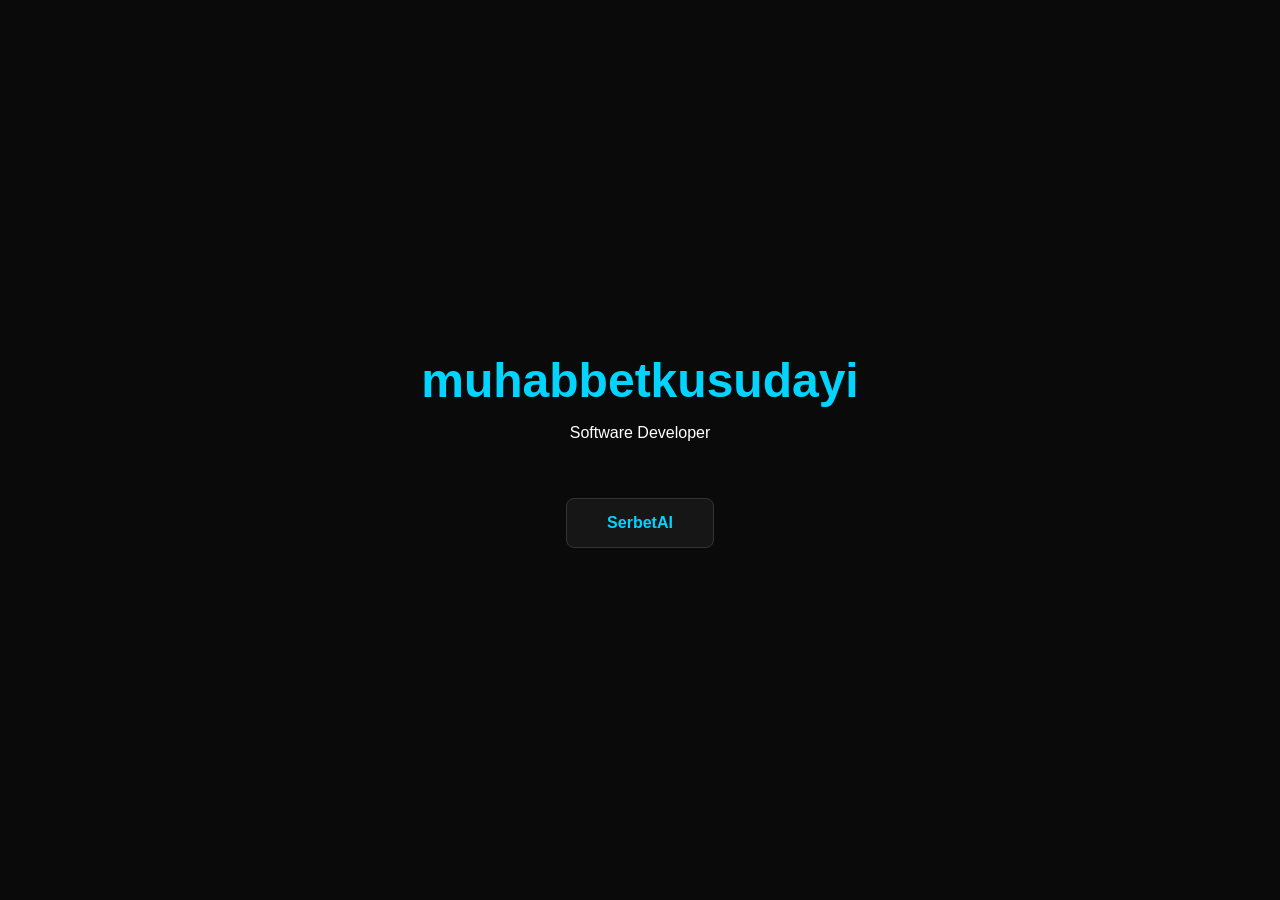
==== index.html @ 3cd3d3d6 "Site." ====
<!DOCTYPE html>
<html lang="en">
<head>
    <meta charset="UTF-8">
    <meta name="viewport" content="width=device-width, initial-scale=1.0">
    <title>muhabbetkusudayi | Portfolio</title>
    <style>
        body, html { margin: 0; padding: 0; height: 100%; width: 100%; background: #0a0a0a; color: #ffffff; font-family: 'Segoe UI', sans-serif; overflow: hidden; }
        
        #portfolio-section { display: flex; flex-direction: column; align-items: center; justify-content: center; height: 100vh; text-align: center; }
        h1 { font-size: 3rem; color: #00d4ff; margin: 0; }
        .projects { margin-top: 40px; }
        .btn { padding: 15px 40px; background: rgba(255, 255, 255, 0.05); border: 1px solid #333; border-radius: 8px; color: #00d4ff; text-decoration: none; font-weight: bold; cursor: pointer; transition: 0.3s; }
        .btn:hover { background: #00d4ff; color: #000; box-shadow: 0 0 20px rgba(0, 212, 255, 0.4); }

        #ai-section { display: none; width: 100%; height: 100%; position: relative; }
        iframe { width: 100%; height: 100%; border: none; display: none; }
        
        #error-msg { display: none; flex-direction: column; align-items: center; justify-content: center; height: 100vh; color: #ff4444; font-size: 1.5rem; text-align: center; }
        .back-btn { margin-top: 20px; font-size: 1rem; color: #888; text-decoration: underline; cursor: pointer; }

        .loader { border: 4px solid #333; border-top: 4px solid #00d4ff; border-radius: 50%; width: 40px; height: 40px; animation: spin 1s linear infinite; margin-bottom: 20px; }
        @keyframes spin { 0% { transform: rotate(0deg); } 100% { transform: rotate(360deg); } }
        #loading-screen { display: none; flex-direction: column; align-items: center; justify-content: center; height: 100vh; position: absolute; width: 100%; top: 0; left: 0; background: #0a0a0a; }
    </style>
</head>
<body>

    <div id="portfolio-section">
        <h1>muhabbetkusudayi</h1>
        <p>Software Developer</p>
        <div class="projects">
            <div class="btn" onclick="loadAI()">SerbetAI</div>
        </div>
    </div>

    <div id="ai-section">
        <div id="loading-screen">
            <div class="loader"></div>
            <p>Connecting to SerbetAI...</p>
        </div>

        <div id="error-msg">
            <p>SerbetAI servers down, for this time.</p>
            <div class="back-btn" onclick="goBack()">Back to Portfolio</div>
        </div>

        <iframe id="ai-frame" src="https://pale-oil-programs-timeline.trycloudflare.com"></iframe>
    </div>

    <script>
        const portfolio = document.getElementById('portfolio-section');
        const aiSection = document.getElementById('ai-section');
        const frame = document.getElementById('ai-frame');
        const error = document.getElementById('error-msg');
        const loader = document.getElementById('loading-screen');
        const url = "https://pale-oil-programs-timeline.trycloudflare.com";

        function loadAI() {
            portfolio.style.display = 'none';
            aiSection.style.display = 'block';
            loader.style.display = 'flex';

            const controller = new AbortController();
            const timeoutId = setTimeout(() => controller.abort(), 5000);

            fetch(url, { mode: 'no-cors', signal: controller.signal })
                .then(() => {
                    clearTimeout(timeoutId);
                    loader.style.display = 'none';
                    frame.style.display = 'block';
                })
                .catch(() => {
                    loader.style.display = 'none';
                    error.style.display = 'flex';
                });
        }

        function goBack() {
            aiSection.style.display = 'none';
            error.style.display = 'none';
            frame.style.display = 'none';
            portfolio.style.display = 'flex';
        }
    </script>
</body>
</html>
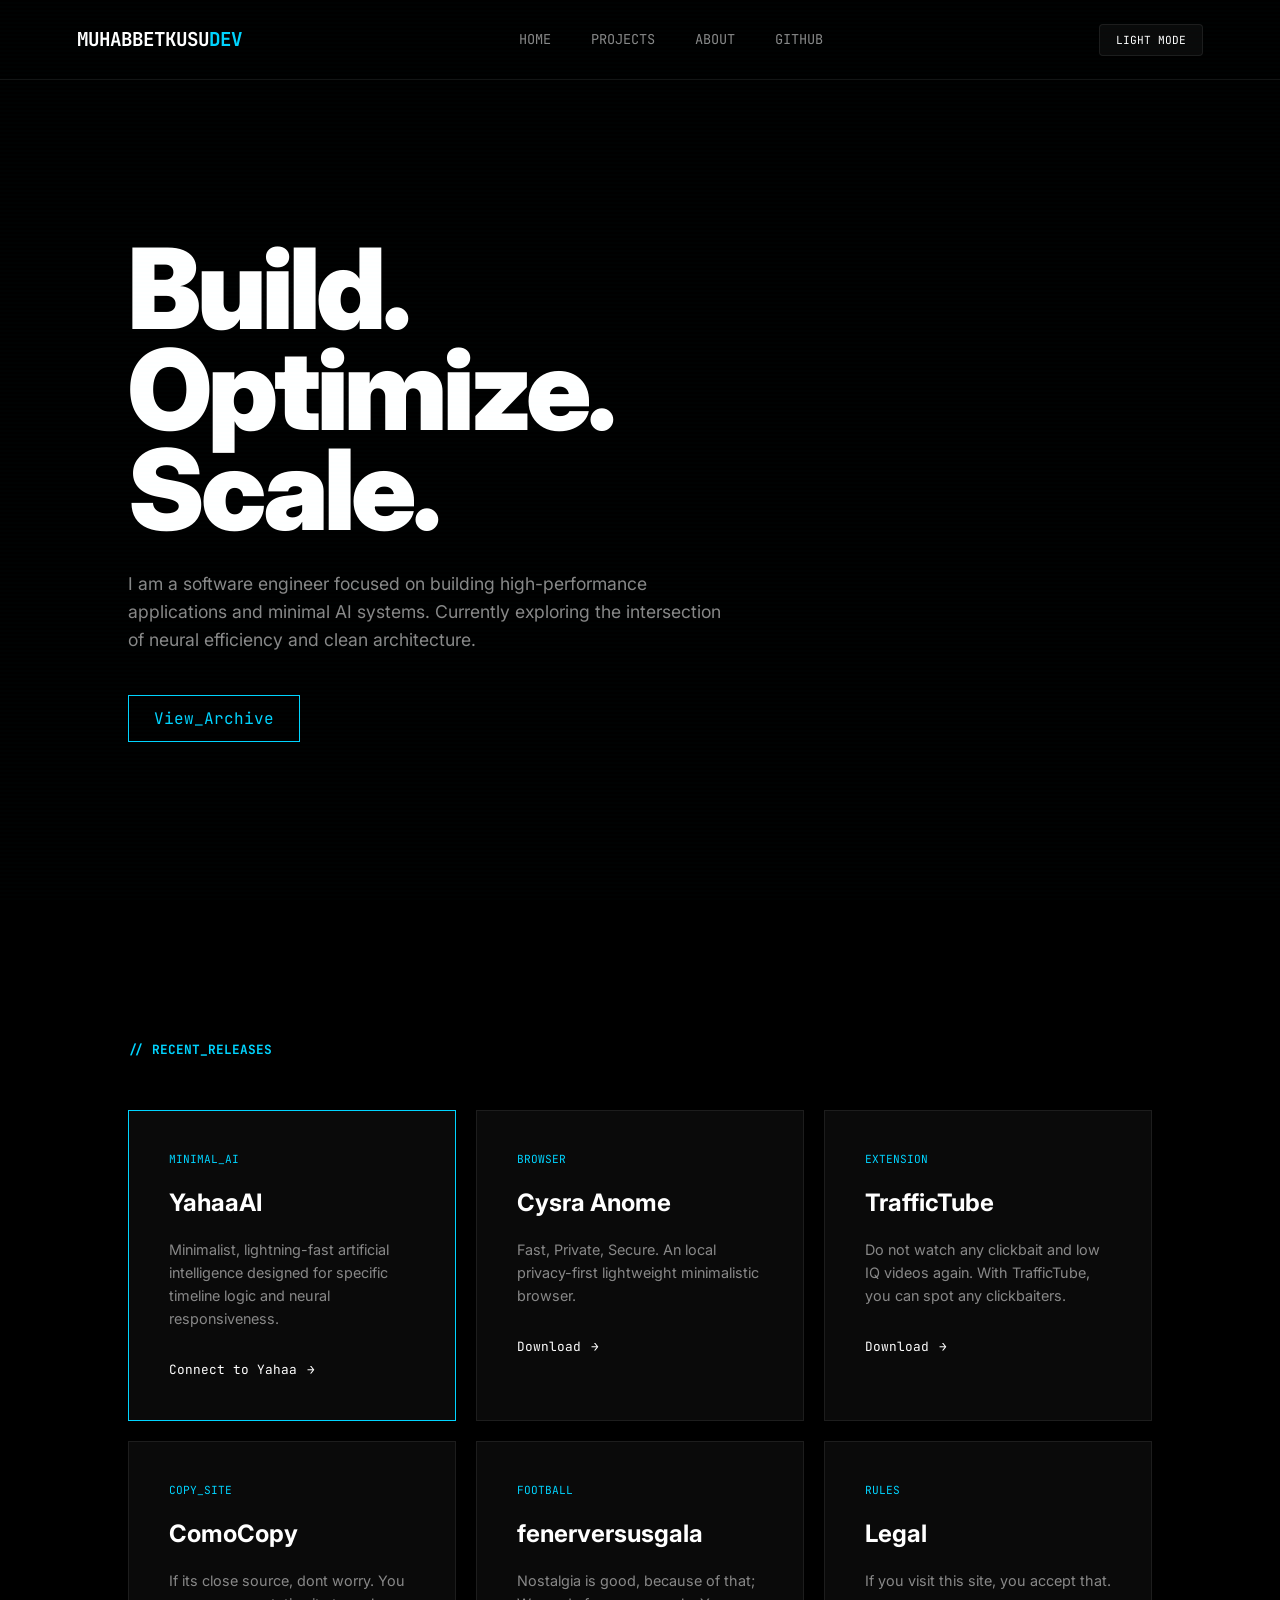
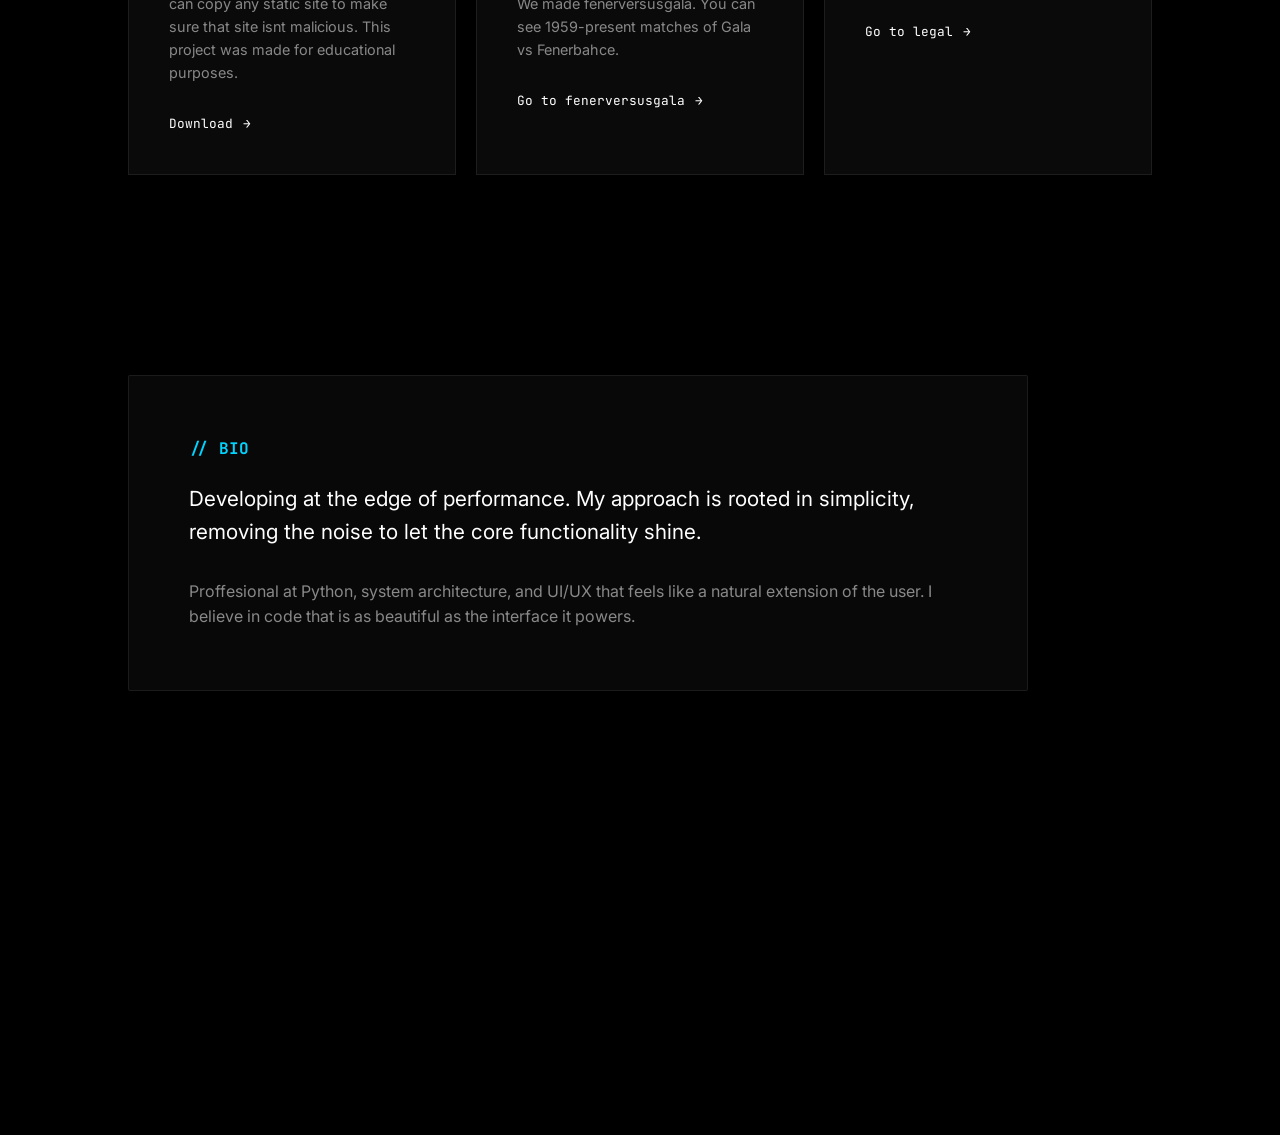
==== commit ad4958ea: "update 2.0" ====
--- a/index.html
+++ b/index.html
@@ -1,87 +1,445 @@
 <!DOCTYPE html>
-<html lang="en">
+<html lang="en" data-theme="dark">
 <head>
     <meta charset="UTF-8">
     <meta name="viewport" content="width=device-width, initial-scale=1.0">
-    <title>muhabbetkusudayi | Portfolio</title>
+    <title>MuhabbetKusuDev | Engineering Portfolio</title>
+    <link href="https://fonts.googleapis.com/css2?family=JetBrains+Mono:wght@300;400;700&family=Inter:wght@300;400;700;900&display=swap" rel="stylesheet">
     <style>
-        body, html { margin: 0; padding: 0; height: 100%; width: 100%; background: #0a0a0a; color: #ffffff; font-family: 'Segoe UI', sans-serif; overflow: hidden; }
-        
-        #portfolio-section { display: flex; flex-direction: column; align-items: center; justify-content: center; height: 100vh; text-align: center; }
-        h1 { font-size: 3rem; color: #00d4ff; margin: 0; }
-        .projects { margin-top: 40px; }
-        .btn { padding: 15px 40px; background: rgba(255, 255, 255, 0.05); border: 1px solid #333; border-radius: 8px; color: #00d4ff; text-decoration: none; font-weight: bold; cursor: pointer; transition: 0.3s; }
-        .btn:hover { background: #00d4ff; color: #000; box-shadow: 0 0 20px rgba(0, 212, 255, 0.4); }
-
-        #ai-section { display: none; width: 100%; height: 100%; position: relative; }
-        iframe { width: 100%; height: 100%; border: none; display: none; }
-        
-        #error-msg { display: none; flex-direction: column; align-items: center; justify-content: center; height: 100vh; color: #ff4444; font-size: 1.5rem; text-align: center; }
-        .back-btn { margin-top: 20px; font-size: 1rem; color: #888; text-decoration: underline; cursor: pointer; }
-
-        .loader { border: 4px solid #333; border-top: 4px solid #00d4ff; border-radius: 50%; width: 40px; height: 40px; animation: spin 1s linear infinite; margin-bottom: 20px; }
-        @keyframes spin { 0% { transform: rotate(0deg); } 100% { transform: rotate(360deg); } }
-        #loading-screen { display: none; flex-direction: column; align-items: center; justify-content: center; height: 100vh; position: absolute; width: 100%; top: 0; left: 0; background: #0a0a0a; }
+        :root {
+            --bg: #000000;
+            --surface: #0a0a0a;
+            --glass: rgba(255, 255, 255, 0.03);
+            --border: rgba(255, 255, 255, 0.08);
+            --accent: #00d4ff;
+            --accent-glow: rgba(0, 212, 255, 0.2);
+            --text-main: #ffffff;
+            --text-dim: #888888;
+            --font-mono: 'JetBrains Mono', monospace;
+            --font-sans: 'Inter', sans-serif;
+        }
+
+        [data-theme="light"] {
+            --bg: #f5f5f7;
+            --surface: #ffffff;
+            --glass: rgba(0, 0, 0, 0.02);
+            --border: rgba(0, 0, 0, 0.1);
+            --text-main: #000000;
+            --text-dim: #666666;
+            --accent: #0088cc;
+        }
+
+        * {
+            margin: 0;
+            padding: 0;
+            box-sizing: border-box;
+            cursor: crosshair;
+        }
+
+        body {
+            background-color: var(--bg);
+            color: var(--text-main);
+            font-family: var(--font-sans);
+            overflow-x: hidden;
+            line-height: 1.6;
+            transition: background 0.4s ease;
+        }
+
+        .scanline {
+            position: fixed;
+            top: 0;
+            left: 0;
+            width: 100%;
+            height: 100%;
+            background: linear-gradient(to bottom, transparent 50%, rgba(0, 212, 255, 0.02) 50%);
+            background-size: 100% 4px;
+            z-index: 9999;
+            pointer-events: none;
+            opacity: 0.5;
+        }
+
+        nav {
+            position: fixed;
+            top: 0;
+            width: 100%;
+            height: 80px;
+            display: flex;
+            justify-content: space-between;
+            align-items: center;
+            padding: 0 6%;
+            z-index: 1000;
+            backdrop-filter: blur(20px);
+            border-bottom: 1px solid var(--border);
+        }
+
+        .logo {
+            font-family: var(--font-mono);
+            font-weight: 700;
+            font-size: 1.2rem;
+            letter-spacing: -1px;
+        }
+
+        .logo span { color: var(--accent); }
+
+        .nav-items { display: flex; gap: 40px; }
+        .nav-items a {
+            text-decoration: none;
+            color: var(--text-dim);
+            font-size: 0.85rem;
+            font-family: var(--font-mono);
+            transition: 0.3s;
+            text-transform: uppercase;
+        }
+        .nav-items a:hover { color: var(--accent); }
+
+        .theme-toggle {
+            background: var(--surface);
+            border: 1px solid var(--border);
+            color: var(--text-main);
+            padding: 8px 16px;
+            border-radius: 4px;
+            font-family: var(--font-mono);
+            font-size: 0.7rem;
+            cursor: pointer;
+        }
+
+        section {
+            min-height: 100vh;
+            padding: 140px 10% 60px;
+        }
+
+        .hero {
+            display: flex;
+            flex-direction: column;
+            justify-content: center;
+            align-items: flex-start;
+        }
+
+        .hero h1 {
+            font-size: clamp(3rem, 10vw, 7rem);
+            font-weight: 900;
+            line-height: 0.9;
+            margin-bottom: 30px;
+            letter-spacing: -4px;
+        }
+
+        .hero p {
+            max-width: 600px;
+            color: var(--text-dim);
+            font-size: 1.1rem;
+            margin-bottom: 40px;
+        }
+
+        .grid {
+            display: grid;
+            grid-template-columns: repeat(auto-fill, minmax(320px, 1fr));
+            gap: 20px;
+            margin-top: 50px;
+        }
+
+        .card {
+            background: var(--surface);
+            border: 1px solid var(--border);
+            padding: 40px;
+            position: relative;
+            transition: 0.4s cubic-bezier(0.4, 0, 0.2, 1);
+            overflow: hidden;
+        }
+
+        .card:hover {
+            border-color: var(--accent);
+            transform: translateY(-10px);
+            box-shadow: 0 20px 40px -10px var(--accent-glow);
+        }
+
+        .card::before {
+            content: "";
+            position: absolute;
+            top: 0; left: 0;
+            width: 100%; height: 2px;
+            background: var(--accent);
+            transform: scaleX(0);
+            transition: 0.4s;
+            transform-origin: left;
+        }
+
+        .card:hover::before { transform: scaleX(1); }
+
+        .card-tag {
+            font-family: var(--font-mono);
+            font-size: 0.7rem;
+            color: var(--accent);
+            margin-bottom: 15px;
+            display: block;
+        }
+
+        .card h3 {
+            font-size: 1.5rem;
+            margin-bottom: 15px;
+            font-weight: 700;
+        }
+
+        .card p {
+            color: var(--text-dim);
+            font-size: 0.9rem;
+            margin-bottom: 30px;
+        }
+
+        .card-link {
+            text-decoration: none;
+            color: var(--text-main);
+            font-family: var(--font-mono);
+            font-size: 0.8rem;
+            display: flex;
+            align-items: center;
+            gap: 10px;
+        }
+
+        .card-link::after {
+            content: "→";
+            transition: 0.3s;
+        }
+
+        .card-link:hover::after { transform: translateX(5px); }
+
+        #serbet-overlay {
+            position: fixed;
+            top: 0; left: 0;
+            width: 100%; height: 100%;
+            background: var(--bg);
+            z-index: 2000;
+            display: none;
+            flex-direction: column;
+        }
+
+        .overlay-header {
+            padding: 20px 6%;
+            display: flex;
+            justify-content: space-between;
+            align-items: center;
+        }
+
+        #loader-container {
+            flex: 1;
+            display: flex;
+            flex-direction: column;
+            align-items: center;
+            justify-content: center;
+        }
+
+        .loader {
+            width: 40px;
+            height: 40px;
+            border: 2px solid var(--border);
+            border-top-color: var(--accent);
+            border-radius: 50%;
+            animation: spin 0.6s infinite linear;
+        }
+
+        @keyframes spin { to { transform: rotate(360deg); } }
+
+        iframe {
+            width: 100%;
+            height: 100%;
+            border: none;
+            display: none;
+        }
+
+        #error-screen {
+            display: none;
+            text-align: center;
+        }
+
+        .btn-back {
+            background: transparent;
+            border: 1px solid var(--accent);
+            color: var(--accent);
+            padding: 10px 25px;
+            font-family: var(--font-mono);
+            cursor: pointer;
+            transition: 0.3s;
+        }
+
+        .btn-back:hover {
+            background: var(--accent);
+            color: #000;
+        }
+
+        .about-content {
+            background: var(--glass);
+            border: 1px solid var(--border);
+            padding: 60px;
+            border-radius: 2px;
+            max-width: 900px;
+        }
+
+        .about-content h2 {
+            font-family: var(--font-mono);
+            font-size: 1rem;
+            color: var(--accent);
+            margin-bottom: 20px;
+        }
+
+        @media (max-width: 768px) {
+            .nav-items { display: none; }
+            .hero h1 { font-size: 4rem; }
+            section { padding: 100px 5% 40px; }
+        }
     </style>
 </head>
 <body>
 
-    <div id="portfolio-section">
-        <h1>muhabbetkusudayi</h1>
-        <p>Software Developer</p>
-        <div class="projects">
-            <div class="btn" onclick="loadAI()">SerbetAI</div>
+    <div class="scanline"></div>
+
+    <nav>
+        <div class="logo">MUHABBETKUSU<span>DEV</span></div>
+        <div class="nav-items">
+            <a href="#home">Home</a>
+            <a href="#projects">Projects</a>
+            <a href="#about">About</a>
+            <a href="https://github.com/muhabbetkusudayi" target="_blank">GitHub</a>
         </div>
+        <button class="theme-toggle" onclick="toggleTheme()" id="t-btn">LIGHT MODE</button>
+    </nav>
+
+    <div id="main-content">
+        <section id="home" class="hero">
+            <h1>Build.<br>Optimize.<br>Scale.</h1>
+            <p>I am a software engineer focused on building high-performance applications and minimal AI systems. Currently exploring the intersection of neural efficiency and clean architecture.</p>
+            <a href="#projects" class="btn-back" style="text-decoration: none;">View_Archive</a>
+        </section>
+
+        <section id="projects">
+            <h2 style="font-family: var(--font-mono); font-size: 0.8rem; color: var(--accent); margin-bottom: 20px;">// RECENT_RELEASES</h2>
+            <div class="grid">
+                <div class="card" style="border: 1px solid var(--accent);">
+                    <span class="card-tag">MINIMAL_AI</span>
+                    <h3>YahaaAI</h3>
+                    <p>Minimalist, lightning-fast artificial intelligence designed for specific timeline logic and neural responsiveness.</p>
+                    <a href="https://yahaa.muhabbetkusudev.workers.dev/" class="card-link">Connect to Yahaa</a>
+                </div>
+
+                <div class="card">
+                    <span class="card-tag">BROWSER</span>
+                    <h3>Cysra Anome</h3>
+                    <p>Fast, Private, Secure. An local privacy-first lightweight minimalistic browser.</p>
+                    <a href="https://github.com/muhabbetkusudayi/Cysra-Anome" class="card-link">Download</a>
+                </div>
+
+                <div class="card">
+                    <span class="card-tag">EXTENSION</span>
+                    <h3>TrafficTube</h3>
+                    <p>Do not watch any clickbait and low IQ videos again. With TrafficTube, you can spot any clickbaiters.</p>
+                    <a href="https://github.com/muhabbetkusudayi/TrafficTube" class="card-link">Download</a>
+                </div>
+
+                <div class="card">
+                    <span class="card-tag">COPY_SITE</span>
+                    <h3>ComoCopy</h3>
+                    <p>If its close source, dont worry. You can copy any static site to make sure that site isnt malicious. This project was made for educational purposes.</p>
+                    <a href="https://github.com/muhabbetkusudayi/ComoCopy" class="card-link">Download</a>
+                </div>
+
+                <div class="card">
+                    <span class="card-tag">FOOTBALL</span>
+                    <h3>fenerversusgala</h3>
+                    <p>Nostalgia is good, because of that; We made fenerversusgala. You can see 1959-present matches of Gala vs Fenerbahce.</p>
+                    <a href="https://muhabbetkusudayi.github.io/fenerversusgala/" class="card-link">Go to fenerversusgala</a>
+                </div>
+                <div class="card">
+                    <span class="card-tag">RULES</span>
+                    <h3>Legal</h3>
+                    <p>If you visit this site, you accept that.</p>
+                    <a href="legal.html" class="card-link">Go to legal</a>
+                </div>
+            </div>
+        </section>
+
+        <section id="about">
+            <div class="about-content">
+                <h2>// BIO</h2>
+                <p style="font-size: 1.3rem; margin-bottom: 30px;">
+                    Developing at the edge of performance. My approach is rooted in simplicity, removing the noise to let the core functionality shine.
+                </p>
+                <p style="color: var(--text-dim);">
+                    Proffesional at Python, system architecture, and UI/UX that feels like a natural extension of the user. I believe in code that is as beautiful as the interface it powers.
+                </p>
+            </div>
+        </section>
     </div>
 
-    <div id="ai-section">
-        <div id="loading-screen">
-            <div class="loader"></div>
-            <p>Connecting to SerbetAI...</p>
+    <div id="serbet-overlay">
+        <div class="overlay-header">
+            <div class="logo">SERBET<span>AI</span></div>
+            <button class="btn-back" onclick="closeSerbet()">DISCONNECT</button>
         </div>
-
-        <div id="error-msg">
-            <p>SerbetAI servers down, for this time.</p>
-            <div class="back-btn" onclick="goBack()">Back to Portfolio</div>
+        <div id="loader-container">
+            <div id="active-loader">
+                <div class="loader" style="margin: 0 auto 20px;"></div>
+                <p style="font-family: var(--font-mono); font-size: 0.8rem;">Initializing secure handshake...</p>
+            </div>
+            <div id="error-screen">
+                <h2 style="color: #ff3e3e; margin-bottom: 10px; font-family: var(--font-mono);">CONNECTION_FAILED</h2>
+                <p style="color: var(--text-dim); margin-bottom: 25px;">SerbetAI servers down, for this time.</p>
+                <button class="btn-back" onclick="closeSerbet()">Return to Interface</button>
+            </div>
         </div>
-
-        <iframe id="ai-frame" src="https://pale-oil-programs-timeline.trycloudflare.com"></iframe>
+        <iframe id="serbet-frame" src=""></iframe>
     </div>
 
     <script>
-        const portfolio = document.getElementById('portfolio-section');
-        const aiSection = document.getElementById('ai-section');
-        const frame = document.getElementById('ai-frame');
-        const error = document.getElementById('error-msg');
-        const loader = document.getElementById('loading-screen');
-        const url = "https://pale-oil-programs-timeline.trycloudflare.com";
-
-        function loadAI() {
-            portfolio.style.display = 'none';
-            aiSection.style.display = 'block';
-            loader.style.display = 'flex';
-
-            const controller = new AbortController();
-            const timeoutId = setTimeout(() => controller.abort(), 5000);
-
-            fetch(url, { mode: 'no-cors', signal: controller.signal })
-                .then(() => {
-                    clearTimeout(timeoutId);
-                    loader.style.display = 'none';
-                    frame.style.display = 'block';
-                })
-                .catch(() => {
-                    loader.style.display = 'none';
-                    error.style.display = 'flex';
-                });
-        }
-
-        function goBack() {
-            aiSection.style.display = 'none';
+        function toggleTheme() {
+            const doc = document.documentElement;
+            const btn = document.getElementById('t-btn');
+            const isDark = doc.getAttribute('data-theme') === 'dark';
+            doc.setAttribute('data-theme', isDark ? 'light' : 'dark');
+            btn.innerText = isDark ? 'DARK MODE' : 'LIGHT_MODE';
+        }
+
+        async function launchSerbet() {
+            const overlay = document.getElementById('serbet-overlay');
+            const loader = document.getElementById('active-loader');
+            const error = document.getElementById('error-screen');
+            const frame = document.getElementById('serbet-frame');
+            const endpoint = "https://serbetai.muhabbetkusudev.workers.dev/";
+
+            overlay.style.display = 'flex';
+            loader.style.display = 'block';
             error.style.display = 'none';
             frame.style.display = 'none';
-            portfolio.style.display = 'flex';
-        }
+
+            const controller = new AbortController();
+            const timeout = setTimeout(() => controller.abort(), 5000);
+
+            try {
+                await fetch(endpoint, { mode: 'no-cors', signal: controller.signal });
+                clearTimeout(timeout);
+                loader.style.display = 'none';
+                frame.src = endpoint;
+                frame.style.display = 'block';
+            } catch (e) {
+                loader.style.display = 'none';
+                error.style.display = 'block';
+            }
+        }
+
+        function closeSerbet() {
+            const overlay = document.getElementById('serbet-overlay');
+            const frame = document.getElementById('serbet-frame');
+            overlay.style.display = 'none';
+            frame.src = "";
+        }
+
+        window.addEventListener('scroll', () => {
+            const nav = document.querySelector('nav');
+            if (window.scrollY > 50) {
+                nav.style.height = '60px';
+                nav.style.background = 'rgba(0,0,0,0.8)';
+            } else {
+                nav.style.height = '80px';
+                nav.style.background = 'transparent';
+            }
+        });
     </script>
 </body>
 </html>
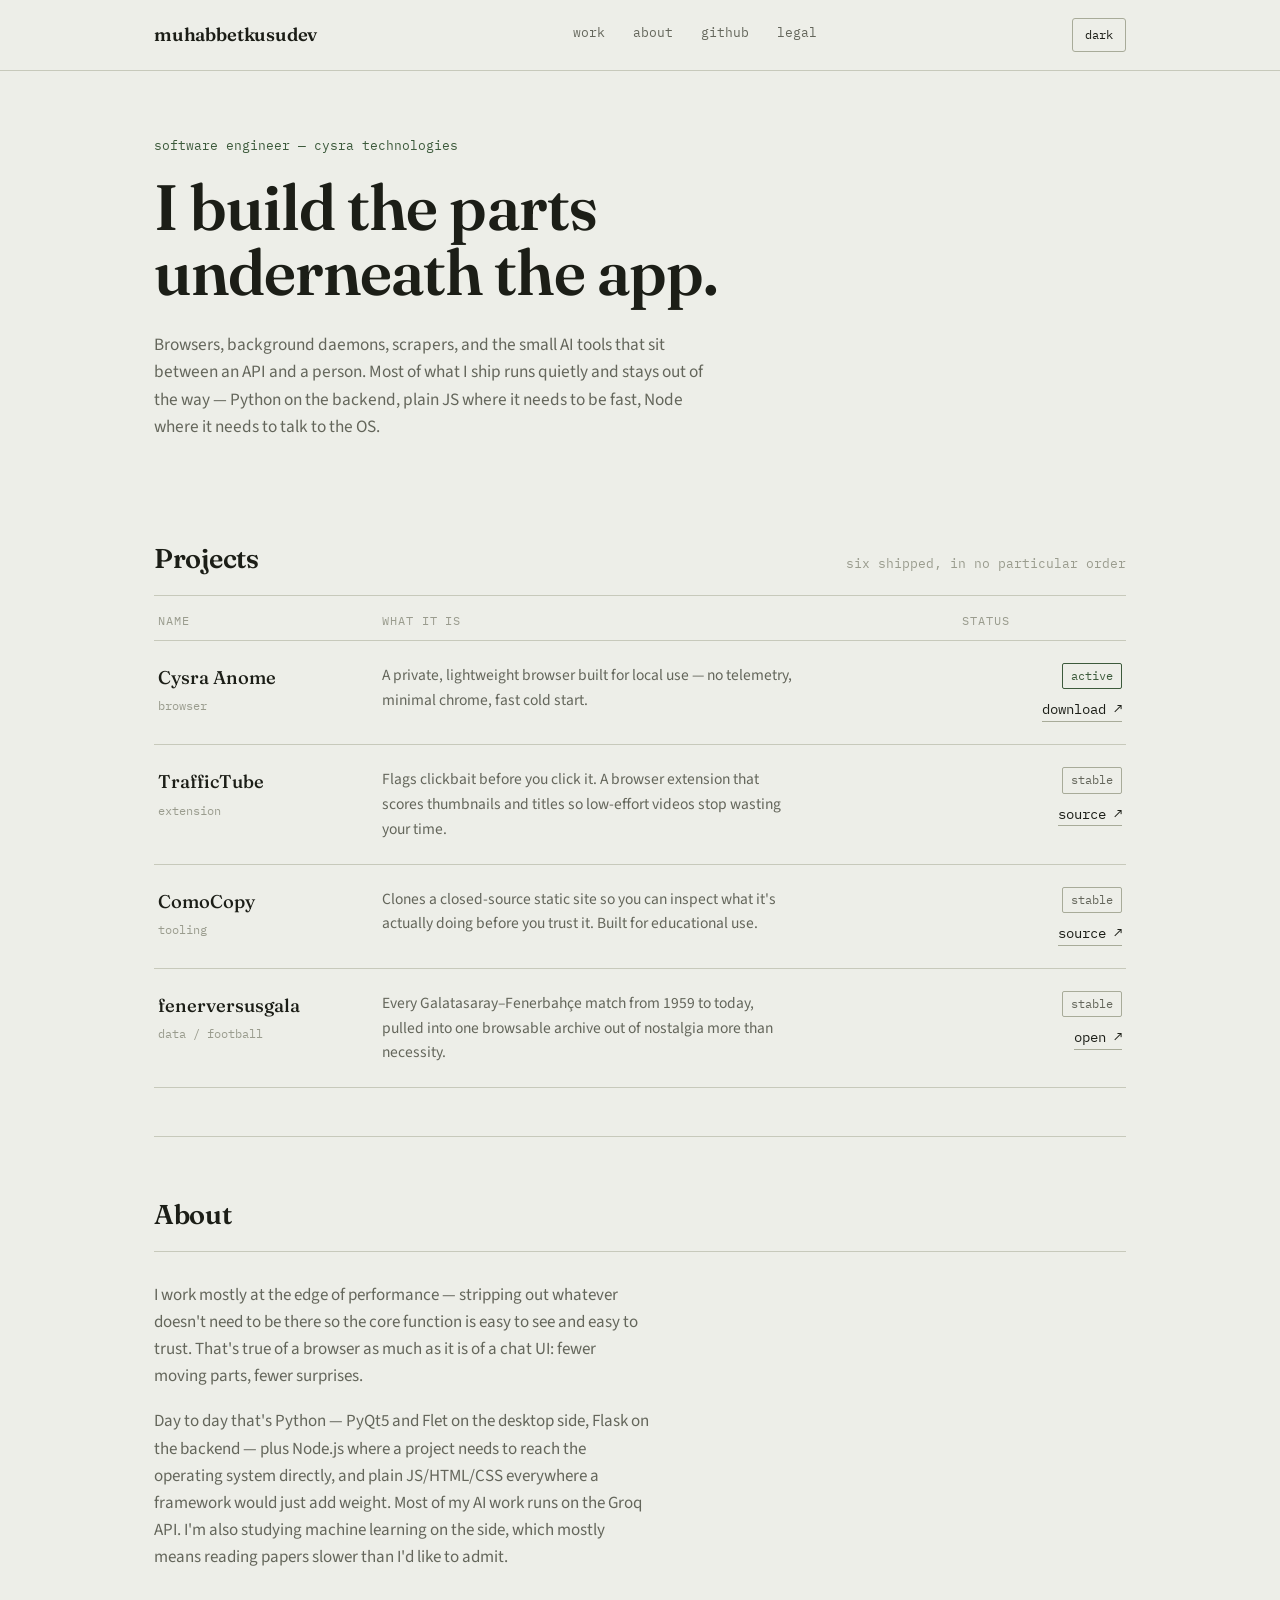
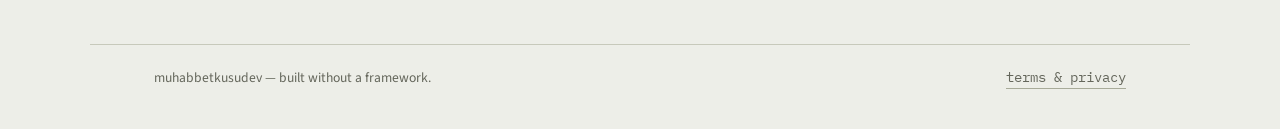
==== commit b3c7a34c: "yeniledik" ====
--- a/index.html
+++ b/index.html
@@ -1,445 +1,137 @@
 <!DOCTYPE html>
-<html lang="en" data-theme="dark">
+<html lang="en" data-theme="light">
 <head>
-    <meta charset="UTF-8">
-    <meta name="viewport" content="width=device-width, initial-scale=1.0">
-    <title>MuhabbetKusuDev | Engineering Portfolio</title>
-    <link href="https://fonts.googleapis.com/css2?family=JetBrains+Mono:wght@300;400;700&family=Inter:wght@300;400;700;900&display=swap" rel="stylesheet">
-    <style>
-        :root {
-            --bg: #000000;
-            --surface: #0a0a0a;
-            --glass: rgba(255, 255, 255, 0.03);
-            --border: rgba(255, 255, 255, 0.08);
-            --accent: #00d4ff;
-            --accent-glow: rgba(0, 212, 255, 0.2);
-            --text-main: #ffffff;
-            --text-dim: #888888;
-            --font-mono: 'JetBrains Mono', monospace;
-            --font-sans: 'Inter', sans-serif;
-        }
-
-        [data-theme="light"] {
-            --bg: #f5f5f7;
-            --surface: #ffffff;
-            --glass: rgba(0, 0, 0, 0.02);
-            --border: rgba(0, 0, 0, 0.1);
-            --text-main: #000000;
-            --text-dim: #666666;
-            --accent: #0088cc;
-        }
-
-        * {
-            margin: 0;
-            padding: 0;
-            box-sizing: border-box;
-            cursor: crosshair;
-        }
-
-        body {
-            background-color: var(--bg);
-            color: var(--text-main);
-            font-family: var(--font-sans);
-            overflow-x: hidden;
-            line-height: 1.6;
-            transition: background 0.4s ease;
-        }
-
-        .scanline {
-            position: fixed;
-            top: 0;
-            left: 0;
-            width: 100%;
-            height: 100%;
-            background: linear-gradient(to bottom, transparent 50%, rgba(0, 212, 255, 0.02) 50%);
-            background-size: 100% 4px;
-            z-index: 9999;
-            pointer-events: none;
-            opacity: 0.5;
-        }
-
-        nav {
-            position: fixed;
-            top: 0;
-            width: 100%;
-            height: 80px;
-            display: flex;
-            justify-content: space-between;
-            align-items: center;
-            padding: 0 6%;
-            z-index: 1000;
-            backdrop-filter: blur(20px);
-            border-bottom: 1px solid var(--border);
-        }
-
-        .logo {
-            font-family: var(--font-mono);
-            font-weight: 700;
-            font-size: 1.2rem;
-            letter-spacing: -1px;
-        }
-
-        .logo span { color: var(--accent); }
-
-        .nav-items { display: flex; gap: 40px; }
-        .nav-items a {
-            text-decoration: none;
-            color: var(--text-dim);
-            font-size: 0.85rem;
-            font-family: var(--font-mono);
-            transition: 0.3s;
-            text-transform: uppercase;
-        }
-        .nav-items a:hover { color: var(--accent); }
-
-        .theme-toggle {
-            background: var(--surface);
-            border: 1px solid var(--border);
-            color: var(--text-main);
-            padding: 8px 16px;
-            border-radius: 4px;
-            font-family: var(--font-mono);
-            font-size: 0.7rem;
-            cursor: pointer;
-        }
-
-        section {
-            min-height: 100vh;
-            padding: 140px 10% 60px;
-        }
-
-        .hero {
-            display: flex;
-            flex-direction: column;
-            justify-content: center;
-            align-items: flex-start;
-        }
-
-        .hero h1 {
-            font-size: clamp(3rem, 10vw, 7rem);
-            font-weight: 900;
-            line-height: 0.9;
-            margin-bottom: 30px;
-            letter-spacing: -4px;
-        }
-
-        .hero p {
-            max-width: 600px;
-            color: var(--text-dim);
-            font-size: 1.1rem;
-            margin-bottom: 40px;
-        }
-
-        .grid {
-            display: grid;
-            grid-template-columns: repeat(auto-fill, minmax(320px, 1fr));
-            gap: 20px;
-            margin-top: 50px;
-        }
-
-        .card {
-            background: var(--surface);
-            border: 1px solid var(--border);
-            padding: 40px;
-            position: relative;
-            transition: 0.4s cubic-bezier(0.4, 0, 0.2, 1);
-            overflow: hidden;
-        }
-
-        .card:hover {
-            border-color: var(--accent);
-            transform: translateY(-10px);
-            box-shadow: 0 20px 40px -10px var(--accent-glow);
-        }
-
-        .card::before {
-            content: "";
-            position: absolute;
-            top: 0; left: 0;
-            width: 100%; height: 2px;
-            background: var(--accent);
-            transform: scaleX(0);
-            transition: 0.4s;
-            transform-origin: left;
-        }
-
-        .card:hover::before { transform: scaleX(1); }
-
-        .card-tag {
-            font-family: var(--font-mono);
-            font-size: 0.7rem;
-            color: var(--accent);
-            margin-bottom: 15px;
-            display: block;
-        }
-
-        .card h3 {
-            font-size: 1.5rem;
-            margin-bottom: 15px;
-            font-weight: 700;
-        }
-
-        .card p {
-            color: var(--text-dim);
-            font-size: 0.9rem;
-            margin-bottom: 30px;
-        }
-
-        .card-link {
-            text-decoration: none;
-            color: var(--text-main);
-            font-family: var(--font-mono);
-            font-size: 0.8rem;
-            display: flex;
-            align-items: center;
-            gap: 10px;
-        }
-
-        .card-link::after {
-            content: "→";
-            transition: 0.3s;
-        }
-
-        .card-link:hover::after { transform: translateX(5px); }
-
-        #serbet-overlay {
-            position: fixed;
-            top: 0; left: 0;
-            width: 100%; height: 100%;
-            background: var(--bg);
-            z-index: 2000;
-            display: none;
-            flex-direction: column;
-        }
-
-        .overlay-header {
-            padding: 20px 6%;
-            display: flex;
-            justify-content: space-between;
-            align-items: center;
-        }
-
-        #loader-container {
-            flex: 1;
-            display: flex;
-            flex-direction: column;
-            align-items: center;
-            justify-content: center;
-        }
-
-        .loader {
-            width: 40px;
-            height: 40px;
-            border: 2px solid var(--border);
-            border-top-color: var(--accent);
-            border-radius: 50%;
-            animation: spin 0.6s infinite linear;
-        }
-
-        @keyframes spin { to { transform: rotate(360deg); } }
-
-        iframe {
-            width: 100%;
-            height: 100%;
-            border: none;
-            display: none;
-        }
-
-        #error-screen {
-            display: none;
-            text-align: center;
-        }
-
-        .btn-back {
-            background: transparent;
-            border: 1px solid var(--accent);
-            color: var(--accent);
-            padding: 10px 25px;
-            font-family: var(--font-mono);
-            cursor: pointer;
-            transition: 0.3s;
-        }
-
-        .btn-back:hover {
-            background: var(--accent);
-            color: #000;
-        }
-
-        .about-content {
-            background: var(--glass);
-            border: 1px solid var(--border);
-            padding: 60px;
-            border-radius: 2px;
-            max-width: 900px;
-        }
-
-        .about-content h2 {
-            font-family: var(--font-mono);
-            font-size: 1rem;
-            color: var(--accent);
-            margin-bottom: 20px;
-        }
-
-        @media (max-width: 768px) {
-            .nav-items { display: none; }
-            .hero h1 { font-size: 4rem; }
-            section { padding: 100px 5% 40px; }
-        }
-    </style>
+<meta charset="UTF-8">
+<meta name="viewport" content="width=device-width, initial-scale=1.0">
+<title>muhabbetkusudev — build log</title>
+<meta name="description" content="Software engineer. Browsers, bots, and backend systems.">
+<link rel="preconnect" href="https://fonts.googleapis.com">
+<link rel="preconnect" href="https://fonts.gstatic.com" crossorigin>
+<link href="https://fonts.googleapis.com/css2?family=Fraunces:opsz,wght@9..144,400;9..144,500;9..144,600;9..144,700&family=Source+Sans+3:wght@400;500;600&family=IBM+Plex+Mono:wght@400;500&display=swap" rel="stylesheet">
+<link rel="stylesheet" href="styles.css">
 </head>
 <body>
 
-    <div class="scanline"></div>
+<header class="masthead">
+  <div class="masthead-row">
+    <a class="mark" href="#top">muhabbetkusudev</a>
+    <nav class="topnav" aria-label="Primary">
+      <a href="#work">work</a>
+      <a href="#about">about</a>
+      <a href="https://github.com/muhabbetkusudayi" target="_blank" rel="noopener">github</a>
+      <a href="legal.html">legal</a>
+    </nav>
+    <button class="mode-switch" id="modeSwitch" type="button" aria-pressed="false">
+      <span id="modeSwitchLabel">dark</span>
+    </button>
+  </div>
+</header>
 
-    <nav>
-        <div class="logo">MUHABBETKUSU<span>DEV</span></div>
-        <div class="nav-items">
-            <a href="#home">Home</a>
-            <a href="#projects">Projects</a>
-            <a href="#about">About</a>
-            <a href="https://github.com/muhabbetkusudayi" target="_blank">GitHub</a>
-        </div>
-        <button class="theme-toggle" onclick="toggleTheme()" id="t-btn">LIGHT MODE</button>
-    </nav>
+<main id="top">
 
-    <div id="main-content">
-        <section id="home" class="hero">
-            <h1>Build.<br>Optimize.<br>Scale.</h1>
-            <p>I am a software engineer focused on building high-performance applications and minimal AI systems. Currently exploring the intersection of neural efficiency and clean architecture.</p>
-            <a href="#projects" class="btn-back" style="text-decoration: none;">View_Archive</a>
-        </section>
+  <section class="intro">
+    <p class="eyebrow">software engineer — cysra technologies</p>
+    <h1>I build the parts<br>underneath the app.</h1>
+    <p class="intro-lede">
+      Browsers, background daemons, scrapers, and the small AI tools that sit
+      between an API and a person. Most of what I ship runs quietly and stays
+      out of the way — Python on the backend, plain JS where it needs to be fast,
+      Node where it needs to talk to the OS.
+    </p>
+  </section>
 
-        <section id="projects">
-            <h2 style="font-family: var(--font-mono); font-size: 0.8rem; color: var(--accent); margin-bottom: 20px;">// RECENT_RELEASES</h2>
-            <div class="grid">
-                <div class="card" style="border: 1px solid var(--accent);">
-                    <span class="card-tag">MINIMAL_AI</span>
-                    <h3>YahaaAI</h3>
-                    <p>Minimalist, lightning-fast artificial intelligence designed for specific timeline logic and neural responsiveness.</p>
-                    <a href="https://yahaa.muhabbetkusudev.workers.dev/" class="card-link">Connect to Yahaa</a>
-                </div>
-
-                <div class="card">
-                    <span class="card-tag">BROWSER</span>
-                    <h3>Cysra Anome</h3>
-                    <p>Fast, Private, Secure. An local privacy-first lightweight minimalistic browser.</p>
-                    <a href="https://github.com/muhabbetkusudayi/Cysra-Anome" class="card-link">Download</a>
-                </div>
-
-                <div class="card">
-                    <span class="card-tag">EXTENSION</span>
-                    <h3>TrafficTube</h3>
-                    <p>Do not watch any clickbait and low IQ videos again. With TrafficTube, you can spot any clickbaiters.</p>
-                    <a href="https://github.com/muhabbetkusudayi/TrafficTube" class="card-link">Download</a>
-                </div>
-
-                <div class="card">
-                    <span class="card-tag">COPY_SITE</span>
-                    <h3>ComoCopy</h3>
-                    <p>If its close source, dont worry. You can copy any static site to make sure that site isnt malicious. This project was made for educational purposes.</p>
-                    <a href="https://github.com/muhabbetkusudayi/ComoCopy" class="card-link">Download</a>
-                </div>
-
-                <div class="card">
-                    <span class="card-tag">FOOTBALL</span>
-                    <h3>fenerversusgala</h3>
-                    <p>Nostalgia is good, because of that; We made fenerversusgala. You can see 1959-present matches of Gala vs Fenerbahce.</p>
-                    <a href="https://muhabbetkusudayi.github.io/fenerversusgala/" class="card-link">Go to fenerversusgala</a>
-                </div>
-                <div class="card">
-                    <span class="card-tag">RULES</span>
-                    <h3>Legal</h3>
-                    <p>If you visit this site, you accept that.</p>
-                    <a href="legal.html" class="card-link">Go to legal</a>
-                </div>
-            </div>
-        </section>
-
-        <section id="about">
-            <div class="about-content">
-                <h2>// BIO</h2>
-                <p style="font-size: 1.3rem; margin-bottom: 30px;">
-                    Developing at the edge of performance. My approach is rooted in simplicity, removing the noise to let the core functionality shine.
-                </p>
-                <p style="color: var(--text-dim);">
-                    Proffesional at Python, system architecture, and UI/UX that feels like a natural extension of the user. I believe in code that is as beautiful as the interface it powers.
-                </p>
-            </div>
-        </section>
+  <section id="work" class="work">
+    <div class="section-head">
+      <h2>Projects</h2>
+      <p class="section-note">six shipped, in no particular order</p>
     </div>
 
-    <div id="serbet-overlay">
-        <div class="overlay-header">
-            <div class="logo">SERBET<span>AI</span></div>
-            <button class="btn-back" onclick="closeSerbet()">DISCONNECT</button>
+    <div class="manifest" role="table" aria-label="Project list">
+
+      <div class="manifest-header" role="row">
+        <span role="columnheader">name</span>
+        <span role="columnheader">what it is</span>
+        <span role="columnheader" class="col-status">status</span>
+      </div>
+      <div class="manifest-row" role="row">
+        <div class="m-name" role="cell">
+          <span class="m-title">Cysra Anome</span>
+          <span class="m-tag">browser</span>
         </div>
-        <div id="loader-container">
-            <div id="active-loader">
-                <div class="loader" style="margin: 0 auto 20px;"></div>
-                <p style="font-family: var(--font-mono); font-size: 0.8rem;">Initializing secure handshake...</p>
-            </div>
-            <div id="error-screen">
-                <h2 style="color: #ff3e3e; margin-bottom: 10px; font-family: var(--font-mono);">CONNECTION_FAILED</h2>
-                <p style="color: var(--text-dim); margin-bottom: 25px;">SerbetAI servers down, for this time.</p>
-                <button class="btn-back" onclick="closeSerbet()">Return to Interface</button>
-            </div>
+        <p class="m-desc" role="cell">A private, lightweight browser built for local use — no telemetry, minimal chrome, fast cold start.</p>
+        <div class="m-meta" role="cell">
+          <span class="m-status is-active">active</span>
+          <a class="m-link" href="anome.html" target="_blank" rel="noopener">download ↗</a>
         </div>
-        <iframe id="serbet-frame" src=""></iframe>
+      </div>
+
+      <div class="manifest-row" role="row">
+        <div class="m-name" role="cell">
+          <span class="m-title">TrafficTube</span>
+          <span class="m-tag">extension</span>
+        </div>
+        <p class="m-desc" role="cell">Flags clickbait before you click it. A browser extension that scores thumbnails and titles so low-effort videos stop wasting your time.</p>
+        <div class="m-meta" role="cell">
+          <span class="m-status is-stable">stable</span>
+          <a class="m-link" href="https://github.com/muhabbetkusudayi/TrafficTube" target="_blank" rel="noopener">source ↗</a>
+        </div>
+      </div>
+
+      <div class="manifest-row" role="row">
+        <div class="m-name" role="cell">
+          <span class="m-title">ComoCopy</span>
+          <span class="m-tag">tooling</span>
+        </div>
+        <p class="m-desc" role="cell">Clones a closed-source static site so you can inspect what it's actually doing before you trust it. Built for educational use.</p>
+        <div class="m-meta" role="cell">
+          <span class="m-status is-stable">stable</span>
+          <a class="m-link" href="https://github.com/muhabbetkusudayi/ComoCopy" target="_blank" rel="noopener">source ↗</a>
+        </div>
+      </div>
+
+      <div class="manifest-row" role="row">
+        <div class="m-name" role="cell">
+          <span class="m-title">fenerversusgala</span>
+          <span class="m-tag">data / football</span>
+        </div>
+        <p class="m-desc" role="cell">Every Galatasaray–Fenerbahçe match from 1959 to today, pulled into one browsable archive out of nostalgia more than necessity.</p>
+        <div class="m-meta" role="cell">
+          <span class="m-status is-stable">stable</span>
+          <a class="m-link" href="https://muhabbetkusudayi.github.io/fenerversusgala/" target="_blank" rel="noopener">open ↗</a>
+        </div>
+      </div>
     </div>
+  </section>
 
-    <script>
-        function toggleTheme() {
-            const doc = document.documentElement;
-            const btn = document.getElementById('t-btn');
-            const isDark = doc.getAttribute('data-theme') === 'dark';
-            doc.setAttribute('data-theme', isDark ? 'light' : 'dark');
-            btn.innerText = isDark ? 'DARK MODE' : 'LIGHT_MODE';
-        }
+  <section id="about" class="about">
+    <div class="section-head">
+      <h2>About</h2>
+    </div>
+    <div class="about-body">
+      <p>
+        I work mostly at the edge of performance — stripping out whatever
+        doesn't need to be there so the core function is easy to see and easy
+        to trust. That's true of a browser as much as it is of a chat UI:
+        fewer moving parts, fewer surprises.
+      </p>
+      <p>
+        Day to day that's Python — PyQt5 and Flet on the desktop side, Flask
+        on the backend — plus Node.js where a project needs to reach the
+        operating system directly, and plain JS/HTML/CSS everywhere a
+        framework would just add weight. Most of my AI work runs on the Groq
+        API. I'm also studying machine learning on the side, which mostly
+        means reading papers slower than I'd like to admit.
+      </p>
+    </div>
+  </section>
 
-        async function launchSerbet() {
-            const overlay = document.getElementById('serbet-overlay');
-            const loader = document.getElementById('active-loader');
-            const error = document.getElementById('error-screen');
-            const frame = document.getElementById('serbet-frame');
-            const endpoint = "https://serbetai.muhabbetkusudev.workers.dev/";
+</main>
 
-            overlay.style.display = 'flex';
-            loader.style.display = 'block';
-            error.style.display = 'none';
-            frame.style.display = 'none';
+<footer class="site-footer">
+  <p>muhabbetkusudev — built without a framework.</p>
+  <a href="legal.html">terms &amp; privacy</a>
+</footer>
 
-            const controller = new AbortController();
-            const timeout = setTimeout(() => controller.abort(), 5000);
-
-            try {
-                await fetch(endpoint, { mode: 'no-cors', signal: controller.signal });
-                clearTimeout(timeout);
-                loader.style.display = 'none';
-                frame.src = endpoint;
-                frame.style.display = 'block';
-            } catch (e) {
-                loader.style.display = 'none';
-                error.style.display = 'block';
-            }
-        }
-
-        function closeSerbet() {
-            const overlay = document.getElementById('serbet-overlay');
-            const frame = document.getElementById('serbet-frame');
-            overlay.style.display = 'none';
-            frame.src = "";
-        }
-
-        window.addEventListener('scroll', () => {
-            const nav = document.querySelector('nav');
-            if (window.scrollY > 50) {
-                nav.style.height = '60px';
-                nav.style.background = 'rgba(0,0,0,0.8)';
-            } else {
-                nav.style.height = '80px';
-                nav.style.background = 'transparent';
-            }
-        });
-    </script>
+<script src="script.js"></script>
 </body>
 </html>
--- a/styles.css
+++ b/styles.css
@@ -0,0 +1,371 @@
+@layer reset, tokens, base, layout, components, utilities;
+
+@layer reset {
+  *, *::before, *::after { box-sizing: border-box; }
+  html { -webkit-text-size-adjust: 100%; }
+  body { margin: 0; }
+  h1, h2, h3, p { margin: 0; }
+  a { color: inherit; }
+  button { font: inherit; color: inherit; background: none; border: none; }
+  img, svg { display: block; max-width: 100%; }
+}
+
+@layer tokens {
+  :root {
+    --bg: #EDEEE8;
+    --surface: #FBFBF8;
+    --ink: #1C1E17;
+    --ink-dim: #64665B;
+    --ink-faint: #9A9C8E;
+    --line: #C7C9BB;
+    --line-strong: #A8AB99;
+    --accent: #3C5A3B;
+    --accent-ink: #F4F5EE;
+    --status-archived: #8A5A2E;
+    --status-ref: #5B5E51;
+    --focus: #2F6FED;
+
+    --font-display: 'Fraunces', Georgia, serif;
+    --font-body: 'Source Sans 3', -apple-system, sans-serif;
+    --font-mono: 'IBM Plex Mono', ui-monospace, monospace;
+
+    --measure: 62ch;
+    --edge: clamp(20px, 5vw, 64px);
+
+    --dur: 0.15s;
+    --ease: ease-out;
+  }
+
+  [data-theme="dark"] {
+    --bg: #17190F;
+    --surface: #1E2015;
+    --ink: #EDEFE4;
+    --ink-dim: #A6A896;
+    --ink-faint: #6E7061;
+    --line: #3A3D26;
+    --line-strong: #4C4F33;
+    --accent: #8FB984;
+    --accent-ink: #14150D;
+    --status-archived: #D0925B;
+    --status-ref: #A6A896;
+    --focus: #7FB0FF;
+  }
+
+  @media (prefers-reduced-motion: reduce) {
+    :root { --dur: 0s; }
+  }
+}
+
+@layer base {
+  body {
+    background: var(--bg);
+    color: var(--ink);
+    font-family: var(--font-body);
+    font-size: 17px;
+    line-height: 1.6;
+    transition: background var(--dur) var(--ease), color var(--dur) var(--ease);
+  }
+
+  a {
+    text-decoration: none;
+  }
+
+  :focus-visible {
+    outline: 2px solid var(--focus);
+    outline-offset: 3px;
+    border-radius: 2px;
+  }
+
+  ::selection {
+    background: var(--accent);
+    color: var(--accent-ink);
+  }
+}
+
+@layer layout {
+  .masthead {
+    border-bottom: 1px solid var(--line);
+    background: var(--bg);
+    position: sticky;
+    top: 0;
+    z-index: 10;
+  }
+
+  .masthead-row {
+    max-width: 1100px;
+    margin: 0 auto;
+    padding: 18px var(--edge);
+    display: flex;
+    align-items: center;
+    justify-content: space-between;
+    gap: 24px;
+  }
+
+  main {
+    max-width: 1100px;
+    margin: 0 auto;
+    padding: 0 var(--edge);
+  }
+
+  .intro {
+    padding: 64px 0 56px;
+    max-width: 760px;
+  }
+
+  .section-head {
+    display: flex;
+    align-items: baseline;
+    justify-content: space-between;
+    gap: 16px;
+    border-bottom: 1px solid var(--line);
+    padding-bottom: 14px;
+    margin-bottom: 6px;
+  }
+
+  .work {
+    padding: 40px 0 24px;
+  }
+
+  .about {
+    padding: 56px 0 72px;
+    border-top: 1px solid var(--line);
+    margin-top: 24px;
+  }
+
+  .about-body {
+    max-width: var(--measure);
+    display: grid;
+    gap: 18px;
+    padding-top: 24px;
+  }
+
+  .site-footer {
+    border-top: 1px solid var(--line);
+    max-width: 1100px;
+    margin: 0 auto;
+    padding: 22px var(--edge) 40px;
+    display: flex;
+    justify-content: space-between;
+    align-items: center;
+    gap: 16px;
+    color: var(--ink-dim);
+    font-size: 0.85rem;
+  }
+
+  @media (max-width: 720px) {
+    .topnav { display: none; }
+    .intro { padding: 44px 0 40px; }
+    h1 { font-size: clamp(2.1rem, 9vw, 2.8rem) !important; }
+  }
+}
+
+@layer components {
+  .mark {
+    font-family: var(--font-display);
+    font-weight: 600;
+    font-size: 1.15rem;
+    letter-spacing: -0.01em;
+  }
+
+  .topnav {
+    display: flex;
+    gap: 28px;
+    font-family: var(--font-mono);
+    font-size: 0.82rem;
+  }
+
+  .topnav a {
+    color: var(--ink-dim);
+    padding-bottom: 3px;
+    border-bottom: 1px solid transparent;
+    transition: color var(--dur) var(--ease), border-color var(--dur) var(--ease);
+  }
+
+  .topnav a:hover,
+  .topnav a:focus-visible {
+    color: var(--ink);
+    border-bottom-color: var(--accent);
+  }
+
+  .mode-switch {
+    font-family: var(--font-mono);
+    font-size: 0.78rem;
+    border: 1px solid var(--line-strong);
+    padding: 6px 12px;
+    border-radius: 3px;
+    cursor: pointer;
+    transition: border-color var(--dur) var(--ease), background var(--dur) var(--ease);
+  }
+
+  .mode-switch:hover {
+    border-color: var(--accent);
+  }
+
+  .eyebrow {
+    font-family: var(--font-mono);
+    font-size: 0.82rem;
+    color: var(--accent);
+    margin-bottom: 18px;
+  }
+
+  h1 {
+    font-family: var(--font-display);
+    font-optical-sizing: auto;
+    font-weight: 600;
+    font-size: clamp(2.6rem, 5.6vw, 4rem);
+    line-height: 1.02;
+    letter-spacing: -0.015em;
+    color: var(--ink);
+  }
+
+  .intro-lede {
+    margin-top: 26px;
+    max-width: var(--measure);
+    font-size: 1.08rem;
+    color: var(--ink-dim);
+  }
+
+  h2 {
+    font-family: var(--font-display);
+    font-weight: 600;
+    font-size: 1.7rem;
+    letter-spacing: -0.01em;
+  }
+
+  .section-note {
+    font-family: var(--font-mono);
+    font-size: 0.8rem;
+    color: var(--ink-faint);
+  }
+
+  .manifest {
+    display: flex;
+    flex-direction: column;
+  }
+
+  .manifest-header {
+    display: grid;
+    grid-template-columns: 200px 1fr 160px;
+    gap: 24px;
+    padding: 10px 4px;
+    font-family: var(--font-mono);
+    font-size: 0.72rem;
+    text-transform: uppercase;
+    letter-spacing: 0.08em;
+    color: var(--ink-faint);
+    border-bottom: 1px solid var(--line);
+  }
+
+  .manifest-row {
+    display: grid;
+    grid-template-columns: 200px 1fr 160px;
+    gap: 24px;
+    align-items: start;
+    padding: 22px 4px;
+    border-bottom: 1px solid var(--line);
+  }
+
+  .m-name {
+    display: flex;
+    flex-direction: column;
+    gap: 4px;
+  }
+
+  .m-title {
+    font-family: var(--font-display);
+    font-weight: 500;
+    font-size: 1.15rem;
+    color: var(--ink);
+  }
+
+  .m-tag {
+    font-family: var(--font-mono);
+    font-size: 0.75rem;
+    color: var(--ink-faint);
+  }
+
+  .m-desc {
+    color: var(--ink-dim);
+    font-size: 0.97rem;
+    max-width: 52ch;
+  }
+
+  .m-meta {
+    display: flex;
+    flex-direction: column;
+    align-items: flex-end;
+    gap: 10px;
+    text-align: right;
+  }
+
+  .m-status {
+    font-family: var(--font-mono);
+    font-size: 0.72rem;
+    padding: 3px 8px;
+    border-radius: 2px;
+    border: 1px solid var(--line-strong);
+    color: var(--ink-dim);
+    white-space: nowrap;
+  }
+
+  .m-status.is-active {
+    color: var(--accent);
+    border-color: var(--accent);
+  }
+
+  .m-status.is-archived {
+    color: var(--status-archived);
+    border-color: var(--status-archived);
+  }
+
+  .m-status.is-ref {
+    color: var(--status-ref);
+  }
+
+  .m-link {
+    font-family: var(--font-mono);
+    font-size: 0.85rem;
+    color: var(--ink);
+    border-bottom: 1px solid var(--line-strong);
+    transition: color var(--dur) var(--ease), border-color var(--dur) var(--ease);
+  }
+
+  .m-link:hover,
+  .m-link:focus-visible {
+    color: var(--accent);
+    border-color: var(--accent);
+  }
+
+  .about-body p {
+    color: var(--ink-dim);
+  }
+
+  .site-footer a {
+    font-family: var(--font-mono);
+    font-size: 0.85rem;
+    border-bottom: 1px solid var(--line-strong);
+  }
+
+  .site-footer a:hover,
+  .site-footer a:focus-visible {
+    color: var(--accent);
+    border-color: var(--accent);
+  }
+
+  @media (max-width: 720px) {
+    .manifest-header { display: none; }
+
+    .manifest-row {
+      grid-template-columns: 1fr;
+      gap: 10px;
+      padding: 20px 4px;
+    }
+
+    .m-meta {
+      flex-direction: row;
+      justify-content: space-between;
+      align-items: center;
+      text-align: left;
+    }
+  }
+}
